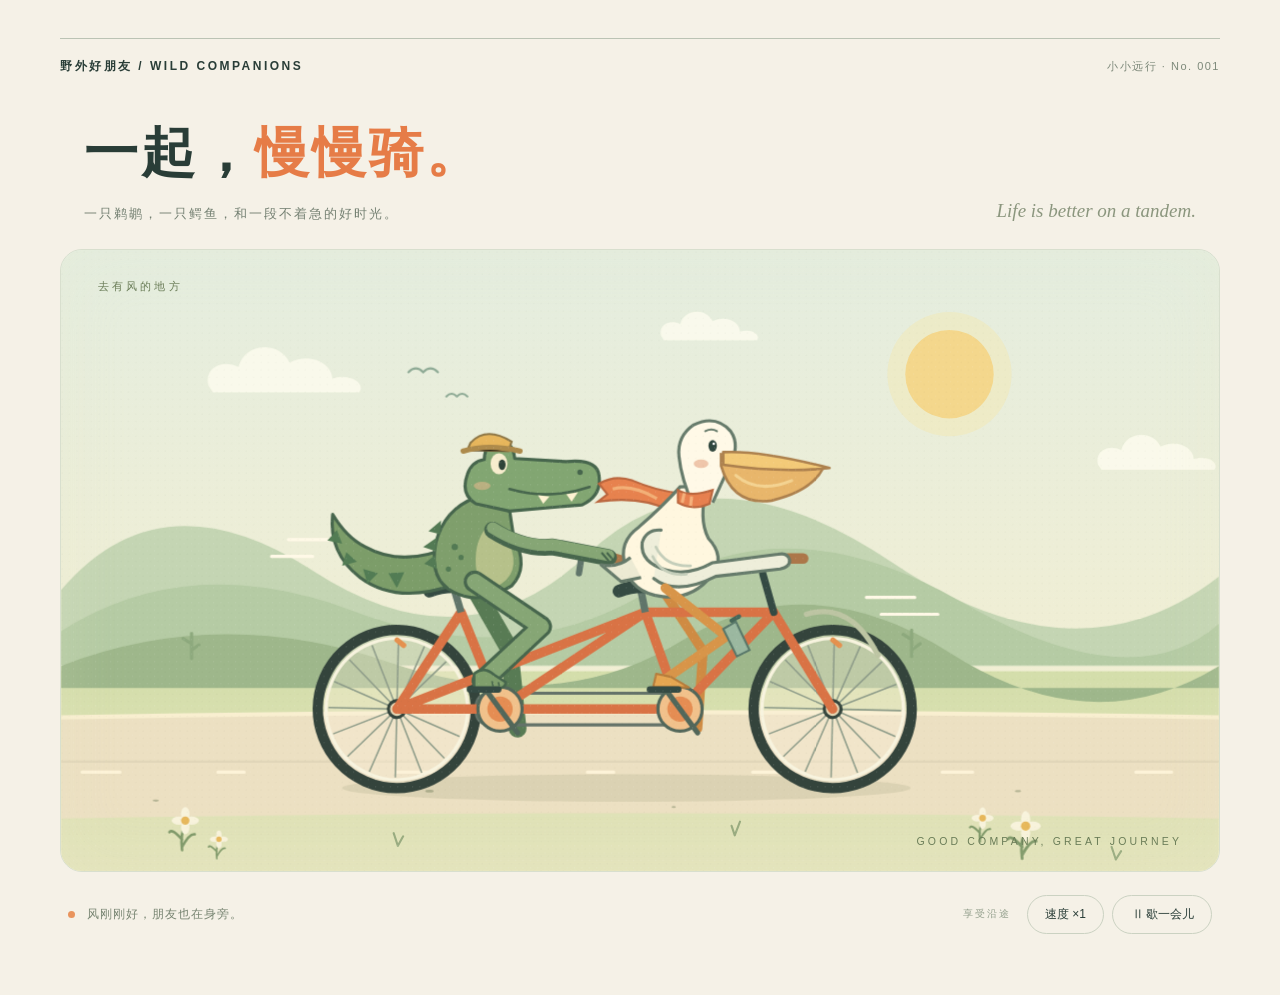
==== pelican-crocodile-ride.html @ 8b1b27db "Publish pelican and crocodile tandem ride page" ====
<!DOCTYPE html>
<html lang="zh-CN">
<head>
  <meta charset="UTF-8">
  <meta name="viewport" content="width=device-width, initial-scale=1.0">
  <meta name="theme-color" content="#f5f1e7">
  <title>一起，慢慢骑 · 鹈鹕与鳄鱼的双人骑行</title>
  <style>
    :root{--ink:#293d37;--paper:#f5f1e7;--orange:#e67c47}
    *{box-sizing:border-box}body{margin:0;background:var(--paper);color:var(--ink);font-family:"Microsoft YaHei","PingFang SC",sans-serif;min-height:100vh;display:grid;place-items:center;padding:38px 28px}
    main{width:min(1160px,100%)}header{display:flex;justify-content:space-between;align-items:center;border-top:1px solid #bbc3b4;padding-top:19px;margin-bottom:42px}.brand{font-size:12px;font-weight:700;letter-spacing:2.5px}.issue{font-size:11px;letter-spacing:1.5px;color:#7d897a}
    .intro{display:flex;justify-content:space-between;align-items:end;margin:0 24px 22px}h1{font-size:clamp(30px,4.7vw,54px);font-weight:600;letter-spacing:3px;margin:0 0 12px}h1 span{color:var(--orange)}.subtitle{margin:0;font-size:13px;letter-spacing:2px;color:#758173;line-height:1.9}.tag{font-family:Georgia,serif;font-style:italic;font-size:19px;color:#8b967e;padding-bottom:5px}
    .scene{overflow:hidden;position:relative;background:#e8efdf;border-radius:22px;border:1px solid #d8dfce}.scene svg{display:block;width:100%;height:auto}.scene::after{content:"";position:absolute;inset:0;pointer-events:none;box-shadow:inset 0 0 65px #e9e8cb30;border-radius:22px}
    footer{display:flex;align-items:center;justify-content:space-between;padding:23px 8px;gap:16px}.caption{display:flex;align-items:center;gap:12px;font-size:12px;letter-spacing:1px;color:#788572}.dot{width:7px;height:7px;background:#e9945d;border-radius:100%}.controls{display:flex;align-items:center;gap:8px}button{font:inherit;font-size:12px;color:var(--ink);border:1px solid #cbd2c2;border-radius:30px;background:transparent;cursor:pointer;padding:10px 17px;min-height:39px}button:hover{background:#e8eddf}button:focus-visible{outline:2px solid var(--orange);outline-offset:3px}.play-icon{display:inline-block;width:16px}.small-note{font-size:10px;letter-spacing:2px;color:#94a08d;margin:0 8px}
    .clouds{animation:cloud-drift 65s linear infinite}.far-hills{animation:land-drift 34s linear infinite}.near-hills{animation:land-drift 17s linear infinite}.road-marks{animation:land-drift 3.6s linear infinite}.flowers{animation:land-drift 7s linear infinite}.bike-bob{animation:bob 1.1s ease-in-out infinite}.scarf{transform-origin:578px 227px;animation:scarf-wave 1.3s ease-in-out infinite}.tail{transform-origin:350px 305px;animation:tail-wave 1.8s ease-in-out infinite}.wing{transform-origin:577px 278px;animation:wing-wave 1.1s ease-in-out infinite}.bird{animation:bird-drift 15s linear infinite}.wind{animation:wind-pulse 2s ease-in-out infinite}.blink{transform-box:fill-box;transform-origin:center;animation:blink 5.7s infinite}.blink.croc{animation-delay:1.8s}.petal{transform-box:fill-box;transform-origin:bottom;animation:flower-wave 2s ease-in-out infinite}.paused *{animation-play-state:paused!important}
    @keyframes land-drift{to{transform:translateX(-1100px)}}@keyframes cloud-drift{to{transform:translateX(-1100px)}}@keyframes bob{0%,100%{transform:translateY(0)}50%{transform:translateY(-2.5px)}}@keyframes scarf-wave{0%,100%{transform:rotate(-4deg)}50%{transform:rotate(5deg)}}@keyframes tail-wave{0%,100%{transform:rotate(-2deg)}50%{transform:rotate(3deg)}}@keyframes wing-wave{0%,100%{transform:rotate(-2deg)}50%{transform:rotate(2deg)}}@keyframes wind-pulse{0%,100%{opacity:.2}50%{opacity:.7}}@keyframes blink{0%,43%,47%,100%{transform:scaleY(1)}45%{transform:scaleY(.08)}}@keyframes flower-wave{0%,100%{transform:rotate(-4deg)}50%{transform:rotate(5deg)}}@keyframes bird-drift{0%{transform:translate(140px,5px)}100%{transform:translate(-220px,-18px)}}
    @media(max-width:650px){body{padding:24px 14px}header{margin-bottom:30px}.intro{margin:0 6px 20px}.tag{display:none}h1{letter-spacing:1px}.subtitle{font-size:11px;letter-spacing:1px}.scene{border-radius:15px}.scene svg{width:150%;max-width:none;margin-left:-25%}footer{padding:18px 2px;flex-wrap:wrap}.caption{font-size:10px}.small-note{display:none}.brand{font-size:10px}.issue{font-size:9px}button{padding:9px 13px}}
  </style>
</head>
<body>
<main>
  <header><div class="brand">野外好朋友 / WILD COMPANIONS</div><div class="issue">小小远行 · No. 001</div></header>
  <section class="intro"><div><h1>一起，<span>慢慢骑。</span></h1><p class="subtitle">一只鹈鹕，一只鳄鱼，和一段不着急的好时光。</p></div><div class="tag">Life is better on a tandem.</div></section>
  <div class="scene" id="scene">
  <svg viewBox="0 0 1100 590" xmlns="http://www.w3.org/2000/svg" role="img" aria-labelledby="sceneTitle sceneDesc">
    <title id="sceneTitle">鹈鹕和鳄鱼骑双人自行车</title><desc id="sceneDesc">戴着橙色围巾的鹈鹕在前方掌舵，绿色鳄鱼坐在后方，两位朋友一起踩动脚踏，穿过有花朵和山丘的乡间小路。</desc>
    <defs>
      <linearGradient id="sky" x2="0" y2="1"><stop stop-color="#e4eddf"/><stop offset="1" stop-color="#f7efce"/></linearGradient>
      <linearGradient id="ground" x2="0" y2="1"><stop stop-color="#d4deab"/><stop offset="1" stop-color="#e4e4bc"/></linearGradient>
      <pattern id="grain" width="7" height="7" patternUnits="userSpaceOnUse"><circle cx="1" cy="2" r=".6" fill="#44543c" opacity=".045"/><circle cx="5" cy="6" r=".5" fill="#fff" opacity=".18"/></pattern>
      <g id="cloud" fill="#fffdf0"><path d="M0 28C-4 12 13 5 26 12C31-9 61-11 70 8C88-1 107 9 107 22C124 17 136 27 130 34H4Z"/></g>
      <g id="hillsFar"><path d="M0 395V323Q95 211 240 305T500 289T790 297T1100 310V395Z" fill="#c4d5b3"/><path d="M0 394V362Q122 284 278 343T563 321T855 334T1100 355V394Z" fill="#b5cba4"/></g>
      <g id="hillsNear"><path d="M0 416V395Q150 337 310 391T590 371T845 383T1100 395V416Z" fill="#9eb78b"/><g fill="none" stroke="#8da97d" stroke-width="3" stroke-linecap="round"><path d="M124 388v-24m0 10-8-5m8 11 7-5M808 386v-25m0 9-8-5m8 15 8-6"/></g></g>
      <g id="roadPattern"><path d="M0 486h1100" stroke="#e1d6b9" stroke-width="2"/><g stroke="#fdf3d8" stroke-width="3" stroke-linecap="round"><path d="M20 496h36m93 0h25m144 0h42m140 0h25m132 0h38m142 0h29m155 0h34"/></g><g fill="#b6b595"><ellipse cx="90" cy="523" rx="3" ry="1"/><ellipse cx="350" cy="514" rx="4" ry="1.3"/><ellipse cx="582" cy="529" rx="2" ry="1"/><ellipse cx="909" cy="514" rx="3" ry="1"/></g></g>
      <g id="flower"><path d="M0 0q-2-14 3-26m-3 16q-10-11-12-7m12 14q7-13 12-12" fill="none" stroke="#7f9969" stroke-width="2.5" stroke-linecap="round"/><g class="petal" transform="translate(3 -28)"><g fill="#f8f3dc"><ellipse cy="-6" rx="4" ry="7"/><ellipse cy="6" rx="4" ry="7"/><ellipse cx="-6" rx="7" ry="4"/><ellipse cx="6" rx="7" ry="4"/></g><circle r="4" fill="#e7b85b"/></g></g>
      <g id="flowerStrip"><use href="#flower" transform="translate(115 570)"/><use href="#flower" transform="translate(148 578) scale(.65)"/><use href="#flower" transform="translate(873 562) scale(.8)"/><use href="#flower" transform="translate(913 578) scale(1.1)"/><g fill="none" stroke="#98ab7f" stroke-width="2" stroke-linecap="round"><path d="M320 566l-4-12m4 12 5-9M640 556l-3-9m3 9 5-13M1002 579l-4-12m4 12 5-8"/></g></g>
      <g id="wheel"><circle r="75" fill="#f8eed6" fill-opacity=".35" stroke="#34443c" stroke-width="10"/><circle r="67" fill="none" stroke="#f8f4df" stroke-width="3"/><g stroke="#8f9d8a" stroke-width="1.5"><path d="M-65 0H65M0-65V65M-46-46 46 46M-46 46 46-46M-60-25 60 25M-25-60 25 60M-60 25 60-25M-25 60 25-60"/></g><circle r="8" fill="#e7d8b5" stroke="#34443c" stroke-width="3"/><path d="M24-61l4 7" stroke="#e5914e" stroke-width="5" stroke-linecap="round"/></g>
    </defs>
    <path fill="url(#sky)" d="M0 0h1100v590H0z"/>
    <circle cx="844" cy="118" r="59" fill="#f7e5a2" opacity=".35"/><circle cx="844" cy="118" r="42" fill="#f4d78c"/>
    <g class="clouds" opacity=".75"><use href="#cloud" transform="translate(140 98) scale(1.1)"/><use href="#cloud" transform="translate(570 62) scale(.7)"/><use href="#cloud" transform="translate(985 180) scale(.85)"/><use href="#cloud" transform="translate(1240 98) scale(1.1)"/><use href="#cloud" transform="translate(1670 62) scale(.7)"/><use href="#cloud" transform="translate(2085 180) scale(.85)"/></g>
    <g class="bird" fill="none" stroke="#8eaa95" stroke-width="2" stroke-linecap="round"><path d="M330 116q7-7 14 0q7-7 14 0M366 139q5-5 10 0q5-5 10 0"/></g>
    <g class="far-hills"><use href="#hillsFar"/><use href="#hillsFar" x="1100"/></g>
    <path d="M0 400h1100v190H0z" fill="url(#ground)"/>
    <g class="near-hills"><use href="#hillsNear"/><use href="#hillsNear" x="1100"/></g>
    <path d="M0 443Q530 433 1100 443V540Q550 530 0 540Z" fill="#ece0c2"/>
    <path d="M0 444Q550 434 1100 444" fill="none" stroke="#f9efd0" stroke-width="4"/>
    <g class="road-marks"><use href="#roadPattern"/><use href="#roadPattern" x="1100"/></g>
    <ellipse cx="537" cy="511" rx="270" ry="13" fill="#606e47" opacity=".12"/>
    <g class="wind" fill="none" stroke="#fff9e7" stroke-width="3" stroke-linecap="round"><path d="M216 275h51m-67 16h39M765 330h46m-32 16h54"/></g>
    <g class="bike-bob">
      <!-- The far legs stay behind the frame. -->
      <path id="crocFarLeg" d="M395 321L430 369L395 412" fill="none" stroke="#587b54" stroke-width="17" stroke-linecap="round" stroke-linejoin="round"/>
      <path id="pelicanFarLeg" d="M572 321L610 367L579 412" fill="none" stroke="#cf8b43" stroke-width="9" stroke-linecap="round" stroke-linejoin="round"/>
      <g transform="translate(319 436)"><g id="rearWheel"><use href="#wheel"/></g></g><g transform="translate(733 436)"><g id="frontWheel"><use href="#wheel"/></g></g>
      <!-- A real tandem frame: two saddles, two cranks, linked chain. -->
      <path d="M409 421L588 421Q603 421 603 436Q603 451 588 451H409Q394 451 394 436Q394 421 409 421Z" fill="none" stroke="#647369" stroke-width="3"/>
      <g fill="none" stroke="#d97345" stroke-width="9" stroke-linecap="round" stroke-linejoin="round"><path d="M319 436L380 344L417 436H319L555 344L588 436H417L380 344M417 436L555 344H677L588 436M555 344L417 436M677 344L733 436"/></g>
      <path d="M677 344L667 309Q664 299 677 296L699 293" fill="none" stroke="#344a43" stroke-width="7" stroke-linecap="round"/><path d="M690 293h15" stroke="#ac7749" stroke-width="10" stroke-linecap="round"/>
      <path d="M380 344L374 324M555 344L551 324" stroke="#60756a" stroke-width="7"/><path d="M350 324q20-8 45-1M530 324q20-8 43-1" fill="none" stroke="#354b43" stroke-width="12" stroke-linecap="round"/>
      <path d="M492 307L494 294Q494 287 505 288L529 293" fill="none" stroke="#60756a" stroke-width="6" stroke-linecap="round"/><path d="M520 291l14 4" stroke="#ac7749" stroke-width="9" stroke-linecap="round"/>
      <circle cx="417" cy="436" r="21" fill="#f1c18b" stroke="#52675a" stroke-width="3"/><circle cx="588" cy="436" r="21" fill="#f1c18b" stroke="#52675a" stroke-width="3"/><circle cx="417" cy="436" r="12" fill="#e58d53"/><circle cx="588" cy="436" r="12" fill="#e58d53"/>
      <path id="rearCrank" d="M389 436h56" stroke="#52675a" stroke-width="5" stroke-linecap="round"/><path id="frontCrank" d="M560 436h56" stroke="#52675a" stroke-width="5" stroke-linecap="round"/>
      <!-- Crocodile, the cheerful rear rider. -->
      <g class="tail"><path d="M371 281Q325 302 289 282Q271 273 258 251Q254 288 284 311Q319 337 373 318Z" fill="#7c9d69" stroke="#47664d" stroke-width="3" stroke-linejoin="round"/><path d="M267 279l-14-3 9-10M281 296l-14 4 4-13M301 307l-10 10-4-14M326 306l-7 15-8-14" fill="#527c54"/></g>
      <path d="M394 235Q364 246 356 278Q349 313 373 325Q398 338 428 319Q445 301 430 273L425 240Z" fill="#7f9f6c" stroke="#47664d" stroke-width="3"/>
      <path d="M408 259Q392 274 394 300Q396 320 413 320Q438 308 426 279Z" fill="#b6c18a"/>
      <g fill="#537a54"><path d="M360 270l-11-3 12-10M356 286l-12-4 13-9M357 303l-12-5 10-8"/><circle cx="374" cy="282" r="3"/><circle cx="380" cy="292" r="2.5"/><circle cx="368" cy="303" r="2.5"/></g>
      <path d="M394 241Q379 232 386 213Q390 201 402 199Q403 181 416 181Q429 181 431 198L480 201Q509 198 511 214Q514 233 495 242L426 248Z" fill="#82a672" stroke="#47664d" stroke-width="3" stroke-linejoin="round"/>
      <path d="M426 227Q464 238 502 225" fill="none" stroke="#47664d" stroke-width="2.5" stroke-linecap="round"/><path d="M453 233l5 8 6-7m16-2 5 7 6-9" fill="#fff3d3"/>
      <g class="blink croc"><ellipse cx="416" cy="203" rx="8" ry="10" fill="#f7edce"/><ellipse cx="419" cy="204" rx="3.3" ry="5" fill="#2f4439"/></g><circle cx="493" cy="211" r="2.6" fill="#47664d"/><ellipse cx="400" cy="224" rx="8" ry="4" fill="#d2b588" opacity=".7"/>
      <path d="M410 266Q440 285 467 282L520 292" fill="none" stroke="#47664d" stroke-width="16" stroke-linecap="round"/><path d="M410 264Q440 283 467 280L520 290" fill="none" stroke="#86a675" stroke-width="11" stroke-linecap="round"/><path d="M514 288l6 7m-1-7 6 7" stroke="#47664d" stroke-width="2" stroke-linecap="round"/>
      <path d="M389 183q15-16 39-1l-3 9-39-1Z" fill="#e7b65c" stroke="#8e7747" stroke-width="2"/><path d="M382 191q24-7 54 0" stroke="#ad8a4b" stroke-width="5" stroke-linecap="round"/>
      <!-- Pelican, with a long beak and a generous throat pouch. -->
      <g class="scarf"><path d="M587 231Q564 228 543 219Q526 213 511 222L519 232L510 239Q551 233 580 248Z" fill="#e7824e" stroke="#bb673f" stroke-width="2"/><path d="M566 236q-24-14-42-9" fill="none" stroke="#f3b077" stroke-width="3"/></g>
      <path d="M588 225Q571 244 549 263Q529 277 536 300Q541 325 570 329Q600 333 619 308Q631 291 615 274Q605 255 614 224Z" fill="#fff7df" stroke="#667b6b" stroke-width="3"/>
      <path d="M541 292Q529 302 513 299L532 315L551 311" fill="#ecead3" stroke="#667b6b" stroke-width="3" stroke-linejoin="round"/>
      <path d="M601 244Q589 217 587 196Q585 177 601 166Q622 156 636 172Q646 186 634 207L619 240" fill="#fff9e7" stroke="#667b6b" stroke-width="3"/>
      <path d="M627 194L724 207Q713 229 675 238Q638 243 627 205Z" fill="#e8b66b" stroke="#ad814e" stroke-width="2.5"/><path d="M629 192Q664 190 730 207Q685 212 629 204Z" fill="#f3ca78" stroke="#ad814e" stroke-width="2.5" stroke-linejoin="round"/><path d="M641 214q21 18 53 5" fill="none" stroke="#f4d391" stroke-width="3" stroke-linecap="round"/>
      <g class="blink"><ellipse cx="619" cy="186" rx="4" ry="5.5" fill="#30473e"/><circle cx="620" cy="184" r="1.2" fill="#fff"/></g><path d="M612 172q6-3 11 0" fill="none" stroke="#667b6b" stroke-width="2" stroke-linecap="round"/><ellipse cx="608" cy="203" rx="7" ry="4" fill="#efc6aa"/>
      <path d="M586 228Q598 235 619 228L616 241Q600 248 586 240Z" fill="#e7804f" stroke="#bb673f" stroke-width="2"/><path d="M592 231l-2 9m9-6-1 9" stroke="#f5b17c" stroke-width="3"/>
      <g class="wing"><path d="M570 266Q556 265 552 278Q550 297 575 304Q596 310 619 297L681 289Q690 287 692 294Q693 301 683 303L622 310Q584 329 563 312" fill="#eeeeda" stroke="#667b6b" stroke-width="3" stroke-linecap="round"/><path d="M565 282q9 19 33 18m-36-9q9 19 32 17" fill="none" stroke="#c4ceba" stroke-width="2.5" stroke-linecap="round"/></g>
      <!-- Near legs and feet are updated with a two-segment pedalling motion. -->
      <path id="crocLegOutline" fill="none" stroke="#47664d" stroke-width="21" stroke-linecap="round" stroke-linejoin="round"/>
      <path id="crocLeg" fill="none" stroke="#86a675" stroke-width="15" stroke-linecap="round" stroke-linejoin="round"/>
      <path id="pelicanLeg" fill="none" stroke="#d89549" stroke-width="9" stroke-linecap="round" stroke-linejoin="round"/>
      <g id="crocFoot"><path d="M-8-5Q1-13 11-4L22 3Q22 9 13 9H-8Z" fill="#7f9f6c" stroke="#47664d" stroke-width="2.5"/><path d="M9 2l1 5m5-4 1 4" stroke="#47664d" stroke-width="1.5"/></g>
      <g id="pelicanFoot"><path d="M-6-5L8-2L25 8L-9 8Z" fill="#e5a651" stroke="#b67d3c" stroke-width="2" stroke-linejoin="round"/></g>
      <path id="rearPedal" stroke="#344a43" stroke-width="6" stroke-linecap="round"/><path id="frontPedal" stroke="#344a43" stroke-width="6" stroke-linecap="round"/>
      <path d="M641 353l13 27-12 6-13-26Z" fill="#9bb8a0" stroke="#59786a" stroke-width="2"/><path d="M637 352l7-4" stroke="#47675a" stroke-width="4" stroke-linecap="round"/>
      <path d="M708 346q42-13 68 39" fill="none" stroke="#bdc5a3" stroke-width="5" stroke-linecap="round"/>
    </g>
    <g class="flowers"><use href="#flowerStrip"/><use href="#flowerStrip" x="1100"/></g>
    <path fill="url(#grain)" d="M0 0h1100v590H0z" pointer-events="none"/>
    <g fill="#667954" font-family="sans-serif" font-size="10" letter-spacing="3"><text x="35" y="38">去有风的地方</text><text x="1065" y="565" text-anchor="end">GOOD COMPANY, GREAT JOURNEY</text></g>
  </svg>
  </div>
  <footer><div class="caption"><span class="dot"></span><span>风刚刚好，朋友也在身旁。</span></div><div class="controls"><span class="small-note">享受沿途</span><button id="speed" type="button" aria-label="切换骑行速度">速度 ×1</button><button id="toggle" type="button" aria-label="暂停动画"><span class="play-icon">Ⅱ</span><span id="toggleText">歇一会儿</span></button></div></footer>
</main>
<script>
  (() => {
    'use strict';
    const byId = id => document.getElementById(id);
    const scene = byId('scene');
    const reducedMotion = window.matchMedia('(prefers-reduced-motion: reduce)').matches;
    let paused = reducedMotion, speed = 1, phase = .45, lastTime = null;
    const ids = ['rearWheel','frontWheel','rearCrank','frontCrank','crocFarLeg','pelicanFarLeg','crocLegOutline','crocLeg','pelicanLeg','crocFoot','pelicanFoot','rearPedal','frontPedal'];
    const el = Object.fromEntries(ids.map(id => [id, byId(id)]));
    // Forward knee bend keeps the riders seated while each foot follows its crank.
    function legPath(hipX, hipY, footX, footY, upper, lower) {
      const dx = footX - hipX, dy = footY - hipY;
      const distance = Math.max(.001, Math.hypot(dx, dy));
      const along = (upper * upper - lower * lower + distance * distance) / (2 * distance);
      const bend = Math.sqrt(Math.max(0, upper * upper - along * along));
      const kneeX = hipX + dx / distance * along + dy / distance * bend;
      const kneeY = hipY + dy / distance * along - dx / distance * bend;
      return `M${hipX} ${hipY}L${kneeX} ${kneeY}L${footX} ${footY}`;
    }
    function rider(angle, cx, hipX, hipY, upper, lower, nearId, farId, footId, pedalId, crankId, outlineId) {
      const dx = Math.cos(angle) * 28, dy = Math.sin(angle) * 28;
      const x = cx + dx, y = 436 + dy;
      const path = legPath(hipX, hipY, x, y - 4, upper, lower);
      el[nearId].setAttribute('d', path);
      if (outlineId) el[outlineId].setAttribute('d', path);
      el[farId].setAttribute('d', legPath(hipX - 5, hipY - 2, cx - dx, 432 - dy, upper, lower));
      el[footId].setAttribute('transform', `translate(${x} ${y - 6})`);
      el[pedalId].setAttribute('d', `M${x-12} ${y+4}h27`);
      el[crankId].setAttribute('d', `M${cx-dx} ${436-dy}L${x} ${y}`);
    }
    function draw() {
      const degrees = phase * 180 / Math.PI;
      el.rearWheel.setAttribute('transform', `rotate(${degrees * 1.45})`);
      el.frontWheel.setAttribute('transform', `rotate(${degrees * 1.45})`);
      rider(phase,417,393,315,76,76,'crocLeg','crocFarLeg','crocFoot','rearPedal','rearCrank','crocLegOutline');
      rider(phase,588,574,321,74,74,'pelicanLeg','pelicanFarLeg','pelicanFoot','frontPedal','frontCrank');
    }
    function setPaused(value) {
      paused = value;
      scene.classList.toggle('paused', paused);
      scene.getAnimations({subtree:true}).forEach(animation => paused ? animation.pause() : animation.play());
      byId('toggleText').textContent = paused ? '继续出发' : '歇一会儿';
      byId('toggle').querySelector('.play-icon').textContent = paused ? '▶' : 'Ⅱ';
      byId('toggle').setAttribute('aria-label', paused ? '播放动画' : '暂停动画');
    }
    byId('toggle').addEventListener('click', () => setPaused(!paused));
    byId('speed').addEventListener('click', () => {
      speed = speed === 1 ? 1.5 : speed === 1.5 ? .65 : 1;
      byId('speed').textContent = `速度 ×${speed}`;
      scene.getAnimations({subtree:true}).forEach(animation => animation.updatePlaybackRate(speed));
    });
    function tick(time) {
      if (lastTime !== null && !paused) phase = (phase + Math.min((time - lastTime) / 1000, .05) * 3.2 * speed) % (Math.PI * 400);
      lastTime = time;
      if (!paused) draw();
      requestAnimationFrame(tick);
    }
    draw();
    setPaused(paused);
    document.addEventListener('visibilitychange', () => { lastTime = null; });
    requestAnimationFrame(tick);
  })();
</script>
</body>
</html>
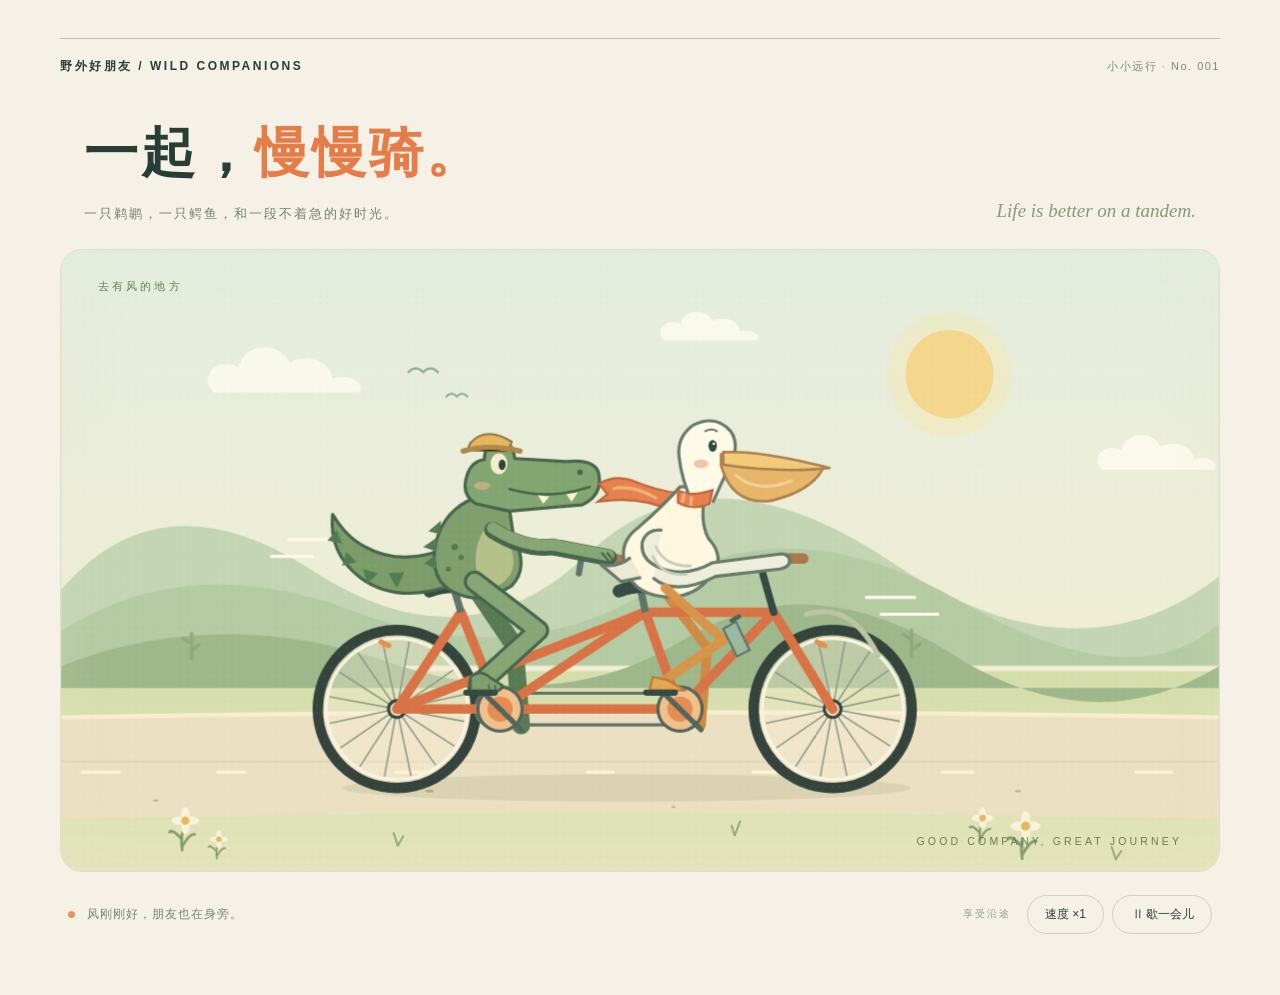
==== commit f1ef801e: "Update Naiwa website from supplied archive" ====
--- a/pelican-crocodile-ride.html
+++ b/pelican-crocodile-ride.html
@@ -1,164 +1,164 @@
-<!DOCTYPE html>
-<html lang="zh-CN">
-<head>
-  <meta charset="UTF-8">
-  <meta name="viewport" content="width=device-width, initial-scale=1.0">
-  <meta name="theme-color" content="#f5f1e7">
-  <title>一起，慢慢骑 · 鹈鹕与鳄鱼的双人骑行</title>
-  <style>
-    :root{--ink:#293d37;--paper:#f5f1e7;--orange:#e67c47}
-    *{box-sizing:border-box}body{margin:0;background:var(--paper);color:var(--ink);font-family:"Microsoft YaHei","PingFang SC",sans-serif;min-height:100vh;display:grid;place-items:center;padding:38px 28px}
-    main{width:min(1160px,100%)}header{display:flex;justify-content:space-between;align-items:center;border-top:1px solid #bbc3b4;padding-top:19px;margin-bottom:42px}.brand{font-size:12px;font-weight:700;letter-spacing:2.5px}.issue{font-size:11px;letter-spacing:1.5px;color:#7d897a}
-    .intro{display:flex;justify-content:space-between;align-items:end;margin:0 24px 22px}h1{font-size:clamp(30px,4.7vw,54px);font-weight:600;letter-spacing:3px;margin:0 0 12px}h1 span{color:var(--orange)}.subtitle{margin:0;font-size:13px;letter-spacing:2px;color:#758173;line-height:1.9}.tag{font-family:Georgia,serif;font-style:italic;font-size:19px;color:#8b967e;padding-bottom:5px}
-    .scene{overflow:hidden;position:relative;background:#e8efdf;border-radius:22px;border:1px solid #d8dfce}.scene svg{display:block;width:100%;height:auto}.scene::after{content:"";position:absolute;inset:0;pointer-events:none;box-shadow:inset 0 0 65px #e9e8cb30;border-radius:22px}
-    footer{display:flex;align-items:center;justify-content:space-between;padding:23px 8px;gap:16px}.caption{display:flex;align-items:center;gap:12px;font-size:12px;letter-spacing:1px;color:#788572}.dot{width:7px;height:7px;background:#e9945d;border-radius:100%}.controls{display:flex;align-items:center;gap:8px}button{font:inherit;font-size:12px;color:var(--ink);border:1px solid #cbd2c2;border-radius:30px;background:transparent;cursor:pointer;padding:10px 17px;min-height:39px}button:hover{background:#e8eddf}button:focus-visible{outline:2px solid var(--orange);outline-offset:3px}.play-icon{display:inline-block;width:16px}.small-note{font-size:10px;letter-spacing:2px;color:#94a08d;margin:0 8px}
-    .clouds{animation:cloud-drift 65s linear infinite}.far-hills{animation:land-drift 34s linear infinite}.near-hills{animation:land-drift 17s linear infinite}.road-marks{animation:land-drift 3.6s linear infinite}.flowers{animation:land-drift 7s linear infinite}.bike-bob{animation:bob 1.1s ease-in-out infinite}.scarf{transform-origin:578px 227px;animation:scarf-wave 1.3s ease-in-out infinite}.tail{transform-origin:350px 305px;animation:tail-wave 1.8s ease-in-out infinite}.wing{transform-origin:577px 278px;animation:wing-wave 1.1s ease-in-out infinite}.bird{animation:bird-drift 15s linear infinite}.wind{animation:wind-pulse 2s ease-in-out infinite}.blink{transform-box:fill-box;transform-origin:center;animation:blink 5.7s infinite}.blink.croc{animation-delay:1.8s}.petal{transform-box:fill-box;transform-origin:bottom;animation:flower-wave 2s ease-in-out infinite}.paused *{animation-play-state:paused!important}
-    @keyframes land-drift{to{transform:translateX(-1100px)}}@keyframes cloud-drift{to{transform:translateX(-1100px)}}@keyframes bob{0%,100%{transform:translateY(0)}50%{transform:translateY(-2.5px)}}@keyframes scarf-wave{0%,100%{transform:rotate(-4deg)}50%{transform:rotate(5deg)}}@keyframes tail-wave{0%,100%{transform:rotate(-2deg)}50%{transform:rotate(3deg)}}@keyframes wing-wave{0%,100%{transform:rotate(-2deg)}50%{transform:rotate(2deg)}}@keyframes wind-pulse{0%,100%{opacity:.2}50%{opacity:.7}}@keyframes blink{0%,43%,47%,100%{transform:scaleY(1)}45%{transform:scaleY(.08)}}@keyframes flower-wave{0%,100%{transform:rotate(-4deg)}50%{transform:rotate(5deg)}}@keyframes bird-drift{0%{transform:translate(140px,5px)}100%{transform:translate(-220px,-18px)}}
-    @media(max-width:650px){body{padding:24px 14px}header{margin-bottom:30px}.intro{margin:0 6px 20px}.tag{display:none}h1{letter-spacing:1px}.subtitle{font-size:11px;letter-spacing:1px}.scene{border-radius:15px}.scene svg{width:150%;max-width:none;margin-left:-25%}footer{padding:18px 2px;flex-wrap:wrap}.caption{font-size:10px}.small-note{display:none}.brand{font-size:10px}.issue{font-size:9px}button{padding:9px 13px}}
-  </style>
-</head>
-<body>
-<main>
-  <header><div class="brand">野外好朋友 / WILD COMPANIONS</div><div class="issue">小小远行 · No. 001</div></header>
-  <section class="intro"><div><h1>一起，<span>慢慢骑。</span></h1><p class="subtitle">一只鹈鹕，一只鳄鱼，和一段不着急的好时光。</p></div><div class="tag">Life is better on a tandem.</div></section>
-  <div class="scene" id="scene">
-  <svg viewBox="0 0 1100 590" xmlns="http://www.w3.org/2000/svg" role="img" aria-labelledby="sceneTitle sceneDesc">
-    <title id="sceneTitle">鹈鹕和鳄鱼骑双人自行车</title><desc id="sceneDesc">戴着橙色围巾的鹈鹕在前方掌舵，绿色鳄鱼坐在后方，两位朋友一起踩动脚踏，穿过有花朵和山丘的乡间小路。</desc>
-    <defs>
-      <linearGradient id="sky" x2="0" y2="1"><stop stop-color="#e4eddf"/><stop offset="1" stop-color="#f7efce"/></linearGradient>
-      <linearGradient id="ground" x2="0" y2="1"><stop stop-color="#d4deab"/><stop offset="1" stop-color="#e4e4bc"/></linearGradient>
-      <pattern id="grain" width="7" height="7" patternUnits="userSpaceOnUse"><circle cx="1" cy="2" r=".6" fill="#44543c" opacity=".045"/><circle cx="5" cy="6" r=".5" fill="#fff" opacity=".18"/></pattern>
-      <g id="cloud" fill="#fffdf0"><path d="M0 28C-4 12 13 5 26 12C31-9 61-11 70 8C88-1 107 9 107 22C124 17 136 27 130 34H4Z"/></g>
-      <g id="hillsFar"><path d="M0 395V323Q95 211 240 305T500 289T790 297T1100 310V395Z" fill="#c4d5b3"/><path d="M0 394V362Q122 284 278 343T563 321T855 334T1100 355V394Z" fill="#b5cba4"/></g>
-      <g id="hillsNear"><path d="M0 416V395Q150 337 310 391T590 371T845 383T1100 395V416Z" fill="#9eb78b"/><g fill="none" stroke="#8da97d" stroke-width="3" stroke-linecap="round"><path d="M124 388v-24m0 10-8-5m8 11 7-5M808 386v-25m0 9-8-5m8 15 8-6"/></g></g>
-      <g id="roadPattern"><path d="M0 486h1100" stroke="#e1d6b9" stroke-width="2"/><g stroke="#fdf3d8" stroke-width="3" stroke-linecap="round"><path d="M20 496h36m93 0h25m144 0h42m140 0h25m132 0h38m142 0h29m155 0h34"/></g><g fill="#b6b595"><ellipse cx="90" cy="523" rx="3" ry="1"/><ellipse cx="350" cy="514" rx="4" ry="1.3"/><ellipse cx="582" cy="529" rx="2" ry="1"/><ellipse cx="909" cy="514" rx="3" ry="1"/></g></g>
-      <g id="flower"><path d="M0 0q-2-14 3-26m-3 16q-10-11-12-7m12 14q7-13 12-12" fill="none" stroke="#7f9969" stroke-width="2.5" stroke-linecap="round"/><g class="petal" transform="translate(3 -28)"><g fill="#f8f3dc"><ellipse cy="-6" rx="4" ry="7"/><ellipse cy="6" rx="4" ry="7"/><ellipse cx="-6" rx="7" ry="4"/><ellipse cx="6" rx="7" ry="4"/></g><circle r="4" fill="#e7b85b"/></g></g>
-      <g id="flowerStrip"><use href="#flower" transform="translate(115 570)"/><use href="#flower" transform="translate(148 578) scale(.65)"/><use href="#flower" transform="translate(873 562) scale(.8)"/><use href="#flower" transform="translate(913 578) scale(1.1)"/><g fill="none" stroke="#98ab7f" stroke-width="2" stroke-linecap="round"><path d="M320 566l-4-12m4 12 5-9M640 556l-3-9m3 9 5-13M1002 579l-4-12m4 12 5-8"/></g></g>
-      <g id="wheel"><circle r="75" fill="#f8eed6" fill-opacity=".35" stroke="#34443c" stroke-width="10"/><circle r="67" fill="none" stroke="#f8f4df" stroke-width="3"/><g stroke="#8f9d8a" stroke-width="1.5"><path d="M-65 0H65M0-65V65M-46-46 46 46M-46 46 46-46M-60-25 60 25M-25-60 25 60M-60 25 60-25M-25 60 25-60"/></g><circle r="8" fill="#e7d8b5" stroke="#34443c" stroke-width="3"/><path d="M24-61l4 7" stroke="#e5914e" stroke-width="5" stroke-linecap="round"/></g>
-    </defs>
-    <path fill="url(#sky)" d="M0 0h1100v590H0z"/>
-    <circle cx="844" cy="118" r="59" fill="#f7e5a2" opacity=".35"/><circle cx="844" cy="118" r="42" fill="#f4d78c"/>
-    <g class="clouds" opacity=".75"><use href="#cloud" transform="translate(140 98) scale(1.1)"/><use href="#cloud" transform="translate(570 62) scale(.7)"/><use href="#cloud" transform="translate(985 180) scale(.85)"/><use href="#cloud" transform="translate(1240 98) scale(1.1)"/><use href="#cloud" transform="translate(1670 62) scale(.7)"/><use href="#cloud" transform="translate(2085 180) scale(.85)"/></g>
-    <g class="bird" fill="none" stroke="#8eaa95" stroke-width="2" stroke-linecap="round"><path d="M330 116q7-7 14 0q7-7 14 0M366 139q5-5 10 0q5-5 10 0"/></g>
-    <g class="far-hills"><use href="#hillsFar"/><use href="#hillsFar" x="1100"/></g>
-    <path d="M0 400h1100v190H0z" fill="url(#ground)"/>
-    <g class="near-hills"><use href="#hillsNear"/><use href="#hillsNear" x="1100"/></g>
-    <path d="M0 443Q530 433 1100 443V540Q550 530 0 540Z" fill="#ece0c2"/>
-    <path d="M0 444Q550 434 1100 444" fill="none" stroke="#f9efd0" stroke-width="4"/>
-    <g class="road-marks"><use href="#roadPattern"/><use href="#roadPattern" x="1100"/></g>
-    <ellipse cx="537" cy="511" rx="270" ry="13" fill="#606e47" opacity=".12"/>
-    <g class="wind" fill="none" stroke="#fff9e7" stroke-width="3" stroke-linecap="round"><path d="M216 275h51m-67 16h39M765 330h46m-32 16h54"/></g>
-    <g class="bike-bob">
-      <!-- The far legs stay behind the frame. -->
-      <path id="crocFarLeg" d="M395 321L430 369L395 412" fill="none" stroke="#587b54" stroke-width="17" stroke-linecap="round" stroke-linejoin="round"/>
-      <path id="pelicanFarLeg" d="M572 321L610 367L579 412" fill="none" stroke="#cf8b43" stroke-width="9" stroke-linecap="round" stroke-linejoin="round"/>
-      <g transform="translate(319 436)"><g id="rearWheel"><use href="#wheel"/></g></g><g transform="translate(733 436)"><g id="frontWheel"><use href="#wheel"/></g></g>
-      <!-- A real tandem frame: two saddles, two cranks, linked chain. -->
-      <path d="M409 421L588 421Q603 421 603 436Q603 451 588 451H409Q394 451 394 436Q394 421 409 421Z" fill="none" stroke="#647369" stroke-width="3"/>
-      <g fill="none" stroke="#d97345" stroke-width="9" stroke-linecap="round" stroke-linejoin="round"><path d="M319 436L380 344L417 436H319L555 344L588 436H417L380 344M417 436L555 344H677L588 436M555 344L417 436M677 344L733 436"/></g>
-      <path d="M677 344L667 309Q664 299 677 296L699 293" fill="none" stroke="#344a43" stroke-width="7" stroke-linecap="round"/><path d="M690 293h15" stroke="#ac7749" stroke-width="10" stroke-linecap="round"/>
-      <path d="M380 344L374 324M555 344L551 324" stroke="#60756a" stroke-width="7"/><path d="M350 324q20-8 45-1M530 324q20-8 43-1" fill="none" stroke="#354b43" stroke-width="12" stroke-linecap="round"/>
-      <path d="M492 307L494 294Q494 287 505 288L529 293" fill="none" stroke="#60756a" stroke-width="6" stroke-linecap="round"/><path d="M520 291l14 4" stroke="#ac7749" stroke-width="9" stroke-linecap="round"/>
-      <circle cx="417" cy="436" r="21" fill="#f1c18b" stroke="#52675a" stroke-width="3"/><circle cx="588" cy="436" r="21" fill="#f1c18b" stroke="#52675a" stroke-width="3"/><circle cx="417" cy="436" r="12" fill="#e58d53"/><circle cx="588" cy="436" r="12" fill="#e58d53"/>
-      <path id="rearCrank" d="M389 436h56" stroke="#52675a" stroke-width="5" stroke-linecap="round"/><path id="frontCrank" d="M560 436h56" stroke="#52675a" stroke-width="5" stroke-linecap="round"/>
-      <!-- Crocodile, the cheerful rear rider. -->
-      <g class="tail"><path d="M371 281Q325 302 289 282Q271 273 258 251Q254 288 284 311Q319 337 373 318Z" fill="#7c9d69" stroke="#47664d" stroke-width="3" stroke-linejoin="round"/><path d="M267 279l-14-3 9-10M281 296l-14 4 4-13M301 307l-10 10-4-14M326 306l-7 15-8-14" fill="#527c54"/></g>
-      <path d="M394 235Q364 246 356 278Q349 313 373 325Q398 338 428 319Q445 301 430 273L425 240Z" fill="#7f9f6c" stroke="#47664d" stroke-width="3"/>
-      <path d="M408 259Q392 274 394 300Q396 320 413 320Q438 308 426 279Z" fill="#b6c18a"/>
-      <g fill="#537a54"><path d="M360 270l-11-3 12-10M356 286l-12-4 13-9M357 303l-12-5 10-8"/><circle cx="374" cy="282" r="3"/><circle cx="380" cy="292" r="2.5"/><circle cx="368" cy="303" r="2.5"/></g>
-      <path d="M394 241Q379 232 386 213Q390 201 402 199Q403 181 416 181Q429 181 431 198L480 201Q509 198 511 214Q514 233 495 242L426 248Z" fill="#82a672" stroke="#47664d" stroke-width="3" stroke-linejoin="round"/>
-      <path d="M426 227Q464 238 502 225" fill="none" stroke="#47664d" stroke-width="2.5" stroke-linecap="round"/><path d="M453 233l5 8 6-7m16-2 5 7 6-9" fill="#fff3d3"/>
-      <g class="blink croc"><ellipse cx="416" cy="203" rx="8" ry="10" fill="#f7edce"/><ellipse cx="419" cy="204" rx="3.3" ry="5" fill="#2f4439"/></g><circle cx="493" cy="211" r="2.6" fill="#47664d"/><ellipse cx="400" cy="224" rx="8" ry="4" fill="#d2b588" opacity=".7"/>
-      <path d="M410 266Q440 285 467 282L520 292" fill="none" stroke="#47664d" stroke-width="16" stroke-linecap="round"/><path d="M410 264Q440 283 467 280L520 290" fill="none" stroke="#86a675" stroke-width="11" stroke-linecap="round"/><path d="M514 288l6 7m-1-7 6 7" stroke="#47664d" stroke-width="2" stroke-linecap="round"/>
-      <path d="M389 183q15-16 39-1l-3 9-39-1Z" fill="#e7b65c" stroke="#8e7747" stroke-width="2"/><path d="M382 191q24-7 54 0" stroke="#ad8a4b" stroke-width="5" stroke-linecap="round"/>
-      <!-- Pelican, with a long beak and a generous throat pouch. -->
-      <g class="scarf"><path d="M587 231Q564 228 543 219Q526 213 511 222L519 232L510 239Q551 233 580 248Z" fill="#e7824e" stroke="#bb673f" stroke-width="2"/><path d="M566 236q-24-14-42-9" fill="none" stroke="#f3b077" stroke-width="3"/></g>
-      <path d="M588 225Q571 244 549 263Q529 277 536 300Q541 325 570 329Q600 333 619 308Q631 291 615 274Q605 255 614 224Z" fill="#fff7df" stroke="#667b6b" stroke-width="3"/>
-      <path d="M541 292Q529 302 513 299L532 315L551 311" fill="#ecead3" stroke="#667b6b" stroke-width="3" stroke-linejoin="round"/>
-      <path d="M601 244Q589 217 587 196Q585 177 601 166Q622 156 636 172Q646 186 634 207L619 240" fill="#fff9e7" stroke="#667b6b" stroke-width="3"/>
-      <path d="M627 194L724 207Q713 229 675 238Q638 243 627 205Z" fill="#e8b66b" stroke="#ad814e" stroke-width="2.5"/><path d="M629 192Q664 190 730 207Q685 212 629 204Z" fill="#f3ca78" stroke="#ad814e" stroke-width="2.5" stroke-linejoin="round"/><path d="M641 214q21 18 53 5" fill="none" stroke="#f4d391" stroke-width="3" stroke-linecap="round"/>
-      <g class="blink"><ellipse cx="619" cy="186" rx="4" ry="5.5" fill="#30473e"/><circle cx="620" cy="184" r="1.2" fill="#fff"/></g><path d="M612 172q6-3 11 0" fill="none" stroke="#667b6b" stroke-width="2" stroke-linecap="round"/><ellipse cx="608" cy="203" rx="7" ry="4" fill="#efc6aa"/>
-      <path d="M586 228Q598 235 619 228L616 241Q600 248 586 240Z" fill="#e7804f" stroke="#bb673f" stroke-width="2"/><path d="M592 231l-2 9m9-6-1 9" stroke="#f5b17c" stroke-width="3"/>
-      <g class="wing"><path d="M570 266Q556 265 552 278Q550 297 575 304Q596 310 619 297L681 289Q690 287 692 294Q693 301 683 303L622 310Q584 329 563 312" fill="#eeeeda" stroke="#667b6b" stroke-width="3" stroke-linecap="round"/><path d="M565 282q9 19 33 18m-36-9q9 19 32 17" fill="none" stroke="#c4ceba" stroke-width="2.5" stroke-linecap="round"/></g>
-      <!-- Near legs and feet are updated with a two-segment pedalling motion. -->
-      <path id="crocLegOutline" fill="none" stroke="#47664d" stroke-width="21" stroke-linecap="round" stroke-linejoin="round"/>
-      <path id="crocLeg" fill="none" stroke="#86a675" stroke-width="15" stroke-linecap="round" stroke-linejoin="round"/>
-      <path id="pelicanLeg" fill="none" stroke="#d89549" stroke-width="9" stroke-linecap="round" stroke-linejoin="round"/>
-      <g id="crocFoot"><path d="M-8-5Q1-13 11-4L22 3Q22 9 13 9H-8Z" fill="#7f9f6c" stroke="#47664d" stroke-width="2.5"/><path d="M9 2l1 5m5-4 1 4" stroke="#47664d" stroke-width="1.5"/></g>
-      <g id="pelicanFoot"><path d="M-6-5L8-2L25 8L-9 8Z" fill="#e5a651" stroke="#b67d3c" stroke-width="2" stroke-linejoin="round"/></g>
-      <path id="rearPedal" stroke="#344a43" stroke-width="6" stroke-linecap="round"/><path id="frontPedal" stroke="#344a43" stroke-width="6" stroke-linecap="round"/>
-      <path d="M641 353l13 27-12 6-13-26Z" fill="#9bb8a0" stroke="#59786a" stroke-width="2"/><path d="M637 352l7-4" stroke="#47675a" stroke-width="4" stroke-linecap="round"/>
-      <path d="M708 346q42-13 68 39" fill="none" stroke="#bdc5a3" stroke-width="5" stroke-linecap="round"/>
-    </g>
-    <g class="flowers"><use href="#flowerStrip"/><use href="#flowerStrip" x="1100"/></g>
-    <path fill="url(#grain)" d="M0 0h1100v590H0z" pointer-events="none"/>
-    <g fill="#667954" font-family="sans-serif" font-size="10" letter-spacing="3"><text x="35" y="38">去有风的地方</text><text x="1065" y="565" text-anchor="end">GOOD COMPANY, GREAT JOURNEY</text></g>
-  </svg>
-  </div>
-  <footer><div class="caption"><span class="dot"></span><span>风刚刚好，朋友也在身旁。</span></div><div class="controls"><span class="small-note">享受沿途</span><button id="speed" type="button" aria-label="切换骑行速度">速度 ×1</button><button id="toggle" type="button" aria-label="暂停动画"><span class="play-icon">Ⅱ</span><span id="toggleText">歇一会儿</span></button></div></footer>
-</main>
-<script>
-  (() => {
-    'use strict';
-    const byId = id => document.getElementById(id);
-    const scene = byId('scene');
-    const reducedMotion = window.matchMedia('(prefers-reduced-motion: reduce)').matches;
-    let paused = reducedMotion, speed = 1, phase = .45, lastTime = null;
-    const ids = ['rearWheel','frontWheel','rearCrank','frontCrank','crocFarLeg','pelicanFarLeg','crocLegOutline','crocLeg','pelicanLeg','crocFoot','pelicanFoot','rearPedal','frontPedal'];
-    const el = Object.fromEntries(ids.map(id => [id, byId(id)]));
-    // Forward knee bend keeps the riders seated while each foot follows its crank.
-    function legPath(hipX, hipY, footX, footY, upper, lower) {
-      const dx = footX - hipX, dy = footY - hipY;
-      const distance = Math.max(.001, Math.hypot(dx, dy));
-      const along = (upper * upper - lower * lower + distance * distance) / (2 * distance);
-      const bend = Math.sqrt(Math.max(0, upper * upper - along * along));
-      const kneeX = hipX + dx / distance * along + dy / distance * bend;
-      const kneeY = hipY + dy / distance * along - dx / distance * bend;
-      return `M${hipX} ${hipY}L${kneeX} ${kneeY}L${footX} ${footY}`;
-    }
-    function rider(angle, cx, hipX, hipY, upper, lower, nearId, farId, footId, pedalId, crankId, outlineId) {
-      const dx = Math.cos(angle) * 28, dy = Math.sin(angle) * 28;
-      const x = cx + dx, y = 436 + dy;
-      const path = legPath(hipX, hipY, x, y - 4, upper, lower);
-      el[nearId].setAttribute('d', path);
-      if (outlineId) el[outlineId].setAttribute('d', path);
-      el[farId].setAttribute('d', legPath(hipX - 5, hipY - 2, cx - dx, 432 - dy, upper, lower));
-      el[footId].setAttribute('transform', `translate(${x} ${y - 6})`);
-      el[pedalId].setAttribute('d', `M${x-12} ${y+4}h27`);
-      el[crankId].setAttribute('d', `M${cx-dx} ${436-dy}L${x} ${y}`);
-    }
-    function draw() {
-      const degrees = phase * 180 / Math.PI;
-      el.rearWheel.setAttribute('transform', `rotate(${degrees * 1.45})`);
-      el.frontWheel.setAttribute('transform', `rotate(${degrees * 1.45})`);
-      rider(phase,417,393,315,76,76,'crocLeg','crocFarLeg','crocFoot','rearPedal','rearCrank','crocLegOutline');
-      rider(phase,588,574,321,74,74,'pelicanLeg','pelicanFarLeg','pelicanFoot','frontPedal','frontCrank');
-    }
-    function setPaused(value) {
-      paused = value;
-      scene.classList.toggle('paused', paused);
-      scene.getAnimations({subtree:true}).forEach(animation => paused ? animation.pause() : animation.play());
-      byId('toggleText').textContent = paused ? '继续出发' : '歇一会儿';
-      byId('toggle').querySelector('.play-icon').textContent = paused ? '▶' : 'Ⅱ';
-      byId('toggle').setAttribute('aria-label', paused ? '播放动画' : '暂停动画');
-    }
-    byId('toggle').addEventListener('click', () => setPaused(!paused));
-    byId('speed').addEventListener('click', () => {
-      speed = speed === 1 ? 1.5 : speed === 1.5 ? .65 : 1;
-      byId('speed').textContent = `速度 ×${speed}`;
-      scene.getAnimations({subtree:true}).forEach(animation => animation.updatePlaybackRate(speed));
-    });
-    function tick(time) {
-      if (lastTime !== null && !paused) phase = (phase + Math.min((time - lastTime) / 1000, .05) * 3.2 * speed) % (Math.PI * 400);
-      lastTime = time;
-      if (!paused) draw();
-      requestAnimationFrame(tick);
-    }
-    draw();
-    setPaused(paused);
-    document.addEventListener('visibilitychange', () => { lastTime = null; });
-    requestAnimationFrame(tick);
-  })();
-</script>
-</body>
-</html>
+<!DOCTYPE html>
+<html lang="zh-CN">
+<head>
+  <meta charset="UTF-8">
+  <meta name="viewport" content="width=device-width, initial-scale=1.0">
+  <meta name="theme-color" content="#f5f1e7">
+  <title>一起，慢慢骑 · 鹈鹕与鳄鱼的双人骑行</title>
+  <style>
+    :root{--ink:#293d37;--paper:#f5f1e7;--orange:#e67c47}
+    *{box-sizing:border-box}body{margin:0;background:var(--paper);color:var(--ink);font-family:"Microsoft YaHei","PingFang SC",sans-serif;min-height:100vh;display:grid;place-items:center;padding:38px 28px}
+    main{width:min(1160px,100%)}header{display:flex;justify-content:space-between;align-items:center;border-top:1px solid #bbc3b4;padding-top:19px;margin-bottom:42px}.brand{font-size:12px;font-weight:700;letter-spacing:2.5px}.issue{font-size:11px;letter-spacing:1.5px;color:#7d897a}
+    .intro{display:flex;justify-content:space-between;align-items:end;margin:0 24px 22px}h1{font-size:clamp(30px,4.7vw,54px);font-weight:600;letter-spacing:3px;margin:0 0 12px}h1 span{color:var(--orange)}.subtitle{margin:0;font-size:13px;letter-spacing:2px;color:#758173;line-height:1.9}.tag{font-family:Georgia,serif;font-style:italic;font-size:19px;color:#8b967e;padding-bottom:5px}
+    .scene{overflow:hidden;position:relative;background:#e8efdf;border-radius:22px;border:1px solid #d8dfce}.scene svg{display:block;width:100%;height:auto}.scene::after{content:"";position:absolute;inset:0;pointer-events:none;box-shadow:inset 0 0 65px #e9e8cb30;border-radius:22px}
+    footer{display:flex;align-items:center;justify-content:space-between;padding:23px 8px;gap:16px}.caption{display:flex;align-items:center;gap:12px;font-size:12px;letter-spacing:1px;color:#788572}.dot{width:7px;height:7px;background:#e9945d;border-radius:100%}.controls{display:flex;align-items:center;gap:8px}button{font:inherit;font-size:12px;color:var(--ink);border:1px solid #cbd2c2;border-radius:30px;background:transparent;cursor:pointer;padding:10px 17px;min-height:39px}button:hover{background:#e8eddf}button:focus-visible{outline:2px solid var(--orange);outline-offset:3px}.play-icon{display:inline-block;width:16px}.small-note{font-size:10px;letter-spacing:2px;color:#94a08d;margin:0 8px}
+    .clouds{animation:cloud-drift 65s linear infinite}.far-hills{animation:land-drift 34s linear infinite}.near-hills{animation:land-drift 17s linear infinite}.road-marks{animation:land-drift 3.6s linear infinite}.flowers{animation:land-drift 7s linear infinite}.bike-bob{animation:bob 1.1s ease-in-out infinite}.scarf{transform-origin:578px 227px;animation:scarf-wave 1.3s ease-in-out infinite}.tail{transform-origin:350px 305px;animation:tail-wave 1.8s ease-in-out infinite}.wing{transform-origin:577px 278px;animation:wing-wave 1.1s ease-in-out infinite}.bird{animation:bird-drift 15s linear infinite}.wind{animation:wind-pulse 2s ease-in-out infinite}.blink{transform-box:fill-box;transform-origin:center;animation:blink 5.7s infinite}.blink.croc{animation-delay:1.8s}.petal{transform-box:fill-box;transform-origin:bottom;animation:flower-wave 2s ease-in-out infinite}.paused *{animation-play-state:paused!important}
+    @keyframes land-drift{to{transform:translateX(-1100px)}}@keyframes cloud-drift{to{transform:translateX(-1100px)}}@keyframes bob{0%,100%{transform:translateY(0)}50%{transform:translateY(-2.5px)}}@keyframes scarf-wave{0%,100%{transform:rotate(-4deg)}50%{transform:rotate(5deg)}}@keyframes tail-wave{0%,100%{transform:rotate(-2deg)}50%{transform:rotate(3deg)}}@keyframes wing-wave{0%,100%{transform:rotate(-2deg)}50%{transform:rotate(2deg)}}@keyframes wind-pulse{0%,100%{opacity:.2}50%{opacity:.7}}@keyframes blink{0%,43%,47%,100%{transform:scaleY(1)}45%{transform:scaleY(.08)}}@keyframes flower-wave{0%,100%{transform:rotate(-4deg)}50%{transform:rotate(5deg)}}@keyframes bird-drift{0%{transform:translate(140px,5px)}100%{transform:translate(-220px,-18px)}}
+    @media(max-width:650px){body{padding:24px 14px}header{margin-bottom:30px}.intro{margin:0 6px 20px}.tag{display:none}h1{letter-spacing:1px}.subtitle{font-size:11px;letter-spacing:1px}.scene{border-radius:15px}.scene svg{width:150%;max-width:none;margin-left:-25%}footer{padding:18px 2px;flex-wrap:wrap}.caption{font-size:10px}.small-note{display:none}.brand{font-size:10px}.issue{font-size:9px}button{padding:9px 13px}}
+  </style>
+</head>
+<body>
+<main>
+  <header><div class="brand">野外好朋友 / WILD COMPANIONS</div><div class="issue">小小远行 · No. 001</div></header>
+  <section class="intro"><div><h1>一起，<span>慢慢骑。</span></h1><p class="subtitle">一只鹈鹕，一只鳄鱼，和一段不着急的好时光。</p></div><div class="tag">Life is better on a tandem.</div></section>
+  <div class="scene" id="scene">
+  <svg viewBox="0 0 1100 590" xmlns="http://www.w3.org/2000/svg" role="img" aria-labelledby="sceneTitle sceneDesc">
+    <title id="sceneTitle">鹈鹕和鳄鱼骑双人自行车</title><desc id="sceneDesc">戴着橙色围巾的鹈鹕在前方掌舵，绿色鳄鱼坐在后方，两位朋友一起踩动脚踏，穿过有花朵和山丘的乡间小路。</desc>
+    <defs>
+      <linearGradient id="sky" x2="0" y2="1"><stop stop-color="#e4eddf"/><stop offset="1" stop-color="#f7efce"/></linearGradient>
+      <linearGradient id="ground" x2="0" y2="1"><stop stop-color="#d4deab"/><stop offset="1" stop-color="#e4e4bc"/></linearGradient>
+      <pattern id="grain" width="7" height="7" patternUnits="userSpaceOnUse"><circle cx="1" cy="2" r=".6" fill="#44543c" opacity=".045"/><circle cx="5" cy="6" r=".5" fill="#fff" opacity=".18"/></pattern>
+      <g id="cloud" fill="#fffdf0"><path d="M0 28C-4 12 13 5 26 12C31-9 61-11 70 8C88-1 107 9 107 22C124 17 136 27 130 34H4Z"/></g>
+      <g id="hillsFar"><path d="M0 395V323Q95 211 240 305T500 289T790 297T1100 310V395Z" fill="#c4d5b3"/><path d="M0 394V362Q122 284 278 343T563 321T855 334T1100 355V394Z" fill="#b5cba4"/></g>
+      <g id="hillsNear"><path d="M0 416V395Q150 337 310 391T590 371T845 383T1100 395V416Z" fill="#9eb78b"/><g fill="none" stroke="#8da97d" stroke-width="3" stroke-linecap="round"><path d="M124 388v-24m0 10-8-5m8 11 7-5M808 386v-25m0 9-8-5m8 15 8-6"/></g></g>
+      <g id="roadPattern"><path d="M0 486h1100" stroke="#e1d6b9" stroke-width="2"/><g stroke="#fdf3d8" stroke-width="3" stroke-linecap="round"><path d="M20 496h36m93 0h25m144 0h42m140 0h25m132 0h38m142 0h29m155 0h34"/></g><g fill="#b6b595"><ellipse cx="90" cy="523" rx="3" ry="1"/><ellipse cx="350" cy="514" rx="4" ry="1.3"/><ellipse cx="582" cy="529" rx="2" ry="1"/><ellipse cx="909" cy="514" rx="3" ry="1"/></g></g>
+      <g id="flower"><path d="M0 0q-2-14 3-26m-3 16q-10-11-12-7m12 14q7-13 12-12" fill="none" stroke="#7f9969" stroke-width="2.5" stroke-linecap="round"/><g class="petal" transform="translate(3 -28)"><g fill="#f8f3dc"><ellipse cy="-6" rx="4" ry="7"/><ellipse cy="6" rx="4" ry="7"/><ellipse cx="-6" rx="7" ry="4"/><ellipse cx="6" rx="7" ry="4"/></g><circle r="4" fill="#e7b85b"/></g></g>
+      <g id="flowerStrip"><use href="#flower" transform="translate(115 570)"/><use href="#flower" transform="translate(148 578) scale(.65)"/><use href="#flower" transform="translate(873 562) scale(.8)"/><use href="#flower" transform="translate(913 578) scale(1.1)"/><g fill="none" stroke="#98ab7f" stroke-width="2" stroke-linecap="round"><path d="M320 566l-4-12m4 12 5-9M640 556l-3-9m3 9 5-13M1002 579l-4-12m4 12 5-8"/></g></g>
+      <g id="wheel"><circle r="75" fill="#f8eed6" fill-opacity=".35" stroke="#34443c" stroke-width="10"/><circle r="67" fill="none" stroke="#f8f4df" stroke-width="3"/><g stroke="#8f9d8a" stroke-width="1.5"><path d="M-65 0H65M0-65V65M-46-46 46 46M-46 46 46-46M-60-25 60 25M-25-60 25 60M-60 25 60-25M-25 60 25-60"/></g><circle r="8" fill="#e7d8b5" stroke="#34443c" stroke-width="3"/><path d="M24-61l4 7" stroke="#e5914e" stroke-width="5" stroke-linecap="round"/></g>
+    </defs>
+    <path fill="url(#sky)" d="M0 0h1100v590H0z"/>
+    <circle cx="844" cy="118" r="59" fill="#f7e5a2" opacity=".35"/><circle cx="844" cy="118" r="42" fill="#f4d78c"/>
+    <g class="clouds" opacity=".75"><use href="#cloud" transform="translate(140 98) scale(1.1)"/><use href="#cloud" transform="translate(570 62) scale(.7)"/><use href="#cloud" transform="translate(985 180) scale(.85)"/><use href="#cloud" transform="translate(1240 98) scale(1.1)"/><use href="#cloud" transform="translate(1670 62) scale(.7)"/><use href="#cloud" transform="translate(2085 180) scale(.85)"/></g>
+    <g class="bird" fill="none" stroke="#8eaa95" stroke-width="2" stroke-linecap="round"><path d="M330 116q7-7 14 0q7-7 14 0M366 139q5-5 10 0q5-5 10 0"/></g>
+    <g class="far-hills"><use href="#hillsFar"/><use href="#hillsFar" x="1100"/></g>
+    <path d="M0 400h1100v190H0z" fill="url(#ground)"/>
+    <g class="near-hills"><use href="#hillsNear"/><use href="#hillsNear" x="1100"/></g>
+    <path d="M0 443Q530 433 1100 443V540Q550 530 0 540Z" fill="#ece0c2"/>
+    <path d="M0 444Q550 434 1100 444" fill="none" stroke="#f9efd0" stroke-width="4"/>
+    <g class="road-marks"><use href="#roadPattern"/><use href="#roadPattern" x="1100"/></g>
+    <ellipse cx="537" cy="511" rx="270" ry="13" fill="#606e47" opacity=".12"/>
+    <g class="wind" fill="none" stroke="#fff9e7" stroke-width="3" stroke-linecap="round"><path d="M216 275h51m-67 16h39M765 330h46m-32 16h54"/></g>
+    <g class="bike-bob">
+      <!-- The far legs stay behind the frame. -->
+      <path id="crocFarLeg" d="M395 321L430 369L395 412" fill="none" stroke="#587b54" stroke-width="17" stroke-linecap="round" stroke-linejoin="round"/>
+      <path id="pelicanFarLeg" d="M572 321L610 367L579 412" fill="none" stroke="#cf8b43" stroke-width="9" stroke-linecap="round" stroke-linejoin="round"/>
+      <g transform="translate(319 436)"><g id="rearWheel"><use href="#wheel"/></g></g><g transform="translate(733 436)"><g id="frontWheel"><use href="#wheel"/></g></g>
+      <!-- A real tandem frame: two saddles, two cranks, linked chain. -->
+      <path d="M409 421L588 421Q603 421 603 436Q603 451 588 451H409Q394 451 394 436Q394 421 409 421Z" fill="none" stroke="#647369" stroke-width="3"/>
+      <g fill="none" stroke="#d97345" stroke-width="9" stroke-linecap="round" stroke-linejoin="round"><path d="M319 436L380 344L417 436H319L555 344L588 436H417L380 344M417 436L555 344H677L588 436M555 344L417 436M677 344L733 436"/></g>
+      <path d="M677 344L667 309Q664 299 677 296L699 293" fill="none" stroke="#344a43" stroke-width="7" stroke-linecap="round"/><path d="M690 293h15" stroke="#ac7749" stroke-width="10" stroke-linecap="round"/>
+      <path d="M380 344L374 324M555 344L551 324" stroke="#60756a" stroke-width="7"/><path d="M350 324q20-8 45-1M530 324q20-8 43-1" fill="none" stroke="#354b43" stroke-width="12" stroke-linecap="round"/>
+      <path d="M492 307L494 294Q494 287 505 288L529 293" fill="none" stroke="#60756a" stroke-width="6" stroke-linecap="round"/><path d="M520 291l14 4" stroke="#ac7749" stroke-width="9" stroke-linecap="round"/>
+      <circle cx="417" cy="436" r="21" fill="#f1c18b" stroke="#52675a" stroke-width="3"/><circle cx="588" cy="436" r="21" fill="#f1c18b" stroke="#52675a" stroke-width="3"/><circle cx="417" cy="436" r="12" fill="#e58d53"/><circle cx="588" cy="436" r="12" fill="#e58d53"/>
+      <path id="rearCrank" d="M389 436h56" stroke="#52675a" stroke-width="5" stroke-linecap="round"/><path id="frontCrank" d="M560 436h56" stroke="#52675a" stroke-width="5" stroke-linecap="round"/>
+      <!-- Crocodile, the cheerful rear rider. -->
+      <g class="tail"><path d="M371 281Q325 302 289 282Q271 273 258 251Q254 288 284 311Q319 337 373 318Z" fill="#7c9d69" stroke="#47664d" stroke-width="3" stroke-linejoin="round"/><path d="M267 279l-14-3 9-10M281 296l-14 4 4-13M301 307l-10 10-4-14M326 306l-7 15-8-14" fill="#527c54"/></g>
+      <path d="M394 235Q364 246 356 278Q349 313 373 325Q398 338 428 319Q445 301 430 273L425 240Z" fill="#7f9f6c" stroke="#47664d" stroke-width="3"/>
+      <path d="M408 259Q392 274 394 300Q396 320 413 320Q438 308 426 279Z" fill="#b6c18a"/>
+      <g fill="#537a54"><path d="M360 270l-11-3 12-10M356 286l-12-4 13-9M357 303l-12-5 10-8"/><circle cx="374" cy="282" r="3"/><circle cx="380" cy="292" r="2.5"/><circle cx="368" cy="303" r="2.5"/></g>
+      <path d="M394 241Q379 232 386 213Q390 201 402 199Q403 181 416 181Q429 181 431 198L480 201Q509 198 511 214Q514 233 495 242L426 248Z" fill="#82a672" stroke="#47664d" stroke-width="3" stroke-linejoin="round"/>
+      <path d="M426 227Q464 238 502 225" fill="none" stroke="#47664d" stroke-width="2.5" stroke-linecap="round"/><path d="M453 233l5 8 6-7m16-2 5 7 6-9" fill="#fff3d3"/>
+      <g class="blink croc"><ellipse cx="416" cy="203" rx="8" ry="10" fill="#f7edce"/><ellipse cx="419" cy="204" rx="3.3" ry="5" fill="#2f4439"/></g><circle cx="493" cy="211" r="2.6" fill="#47664d"/><ellipse cx="400" cy="224" rx="8" ry="4" fill="#d2b588" opacity=".7"/>
+      <path d="M410 266Q440 285 467 282L520 292" fill="none" stroke="#47664d" stroke-width="16" stroke-linecap="round"/><path d="M410 264Q440 283 467 280L520 290" fill="none" stroke="#86a675" stroke-width="11" stroke-linecap="round"/><path d="M514 288l6 7m-1-7 6 7" stroke="#47664d" stroke-width="2" stroke-linecap="round"/>
+      <path d="M389 183q15-16 39-1l-3 9-39-1Z" fill="#e7b65c" stroke="#8e7747" stroke-width="2"/><path d="M382 191q24-7 54 0" stroke="#ad8a4b" stroke-width="5" stroke-linecap="round"/>
+      <!-- Pelican, with a long beak and a generous throat pouch. -->
+      <g class="scarf"><path d="M587 231Q564 228 543 219Q526 213 511 222L519 232L510 239Q551 233 580 248Z" fill="#e7824e" stroke="#bb673f" stroke-width="2"/><path d="M566 236q-24-14-42-9" fill="none" stroke="#f3b077" stroke-width="3"/></g>
+      <path d="M588 225Q571 244 549 263Q529 277 536 300Q541 325 570 329Q600 333 619 308Q631 291 615 274Q605 255 614 224Z" fill="#fff7df" stroke="#667b6b" stroke-width="3"/>
+      <path d="M541 292Q529 302 513 299L532 315L551 311" fill="#ecead3" stroke="#667b6b" stroke-width="3" stroke-linejoin="round"/>
+      <path d="M601 244Q589 217 587 196Q585 177 601 166Q622 156 636 172Q646 186 634 207L619 240" fill="#fff9e7" stroke="#667b6b" stroke-width="3"/>
+      <path d="M627 194L724 207Q713 229 675 238Q638 243 627 205Z" fill="#e8b66b" stroke="#ad814e" stroke-width="2.5"/><path d="M629 192Q664 190 730 207Q685 212 629 204Z" fill="#f3ca78" stroke="#ad814e" stroke-width="2.5" stroke-linejoin="round"/><path d="M641 214q21 18 53 5" fill="none" stroke="#f4d391" stroke-width="3" stroke-linecap="round"/>
+      <g class="blink"><ellipse cx="619" cy="186" rx="4" ry="5.5" fill="#30473e"/><circle cx="620" cy="184" r="1.2" fill="#fff"/></g><path d="M612 172q6-3 11 0" fill="none" stroke="#667b6b" stroke-width="2" stroke-linecap="round"/><ellipse cx="608" cy="203" rx="7" ry="4" fill="#efc6aa"/>
+      <path d="M586 228Q598 235 619 228L616 241Q600 248 586 240Z" fill="#e7804f" stroke="#bb673f" stroke-width="2"/><path d="M592 231l-2 9m9-6-1 9" stroke="#f5b17c" stroke-width="3"/>
+      <g class="wing"><path d="M570 266Q556 265 552 278Q550 297 575 304Q596 310 619 297L681 289Q690 287 692 294Q693 301 683 303L622 310Q584 329 563 312" fill="#eeeeda" stroke="#667b6b" stroke-width="3" stroke-linecap="round"/><path d="M565 282q9 19 33 18m-36-9q9 19 32 17" fill="none" stroke="#c4ceba" stroke-width="2.5" stroke-linecap="round"/></g>
+      <!-- Near legs and feet are updated with a two-segment pedalling motion. -->
+      <path id="crocLegOutline" fill="none" stroke="#47664d" stroke-width="21" stroke-linecap="round" stroke-linejoin="round"/>
+      <path id="crocLeg" fill="none" stroke="#86a675" stroke-width="15" stroke-linecap="round" stroke-linejoin="round"/>
+      <path id="pelicanLeg" fill="none" stroke="#d89549" stroke-width="9" stroke-linecap="round" stroke-linejoin="round"/>
+      <g id="crocFoot"><path d="M-8-5Q1-13 11-4L22 3Q22 9 13 9H-8Z" fill="#7f9f6c" stroke="#47664d" stroke-width="2.5"/><path d="M9 2l1 5m5-4 1 4" stroke="#47664d" stroke-width="1.5"/></g>
+      <g id="pelicanFoot"><path d="M-6-5L8-2L25 8L-9 8Z" fill="#e5a651" stroke="#b67d3c" stroke-width="2" stroke-linejoin="round"/></g>
+      <path id="rearPedal" stroke="#344a43" stroke-width="6" stroke-linecap="round"/><path id="frontPedal" stroke="#344a43" stroke-width="6" stroke-linecap="round"/>
+      <path d="M641 353l13 27-12 6-13-26Z" fill="#9bb8a0" stroke="#59786a" stroke-width="2"/><path d="M637 352l7-4" stroke="#47675a" stroke-width="4" stroke-linecap="round"/>
+      <path d="M708 346q42-13 68 39" fill="none" stroke="#bdc5a3" stroke-width="5" stroke-linecap="round"/>
+    </g>
+    <g class="flowers"><use href="#flowerStrip"/><use href="#flowerStrip" x="1100"/></g>
+    <path fill="url(#grain)" d="M0 0h1100v590H0z" pointer-events="none"/>
+    <g fill="#667954" font-family="sans-serif" font-size="10" letter-spacing="3"><text x="35" y="38">去有风的地方</text><text x="1065" y="565" text-anchor="end">GOOD COMPANY, GREAT JOURNEY</text></g>
+  </svg>
+  </div>
+  <footer><div class="caption"><span class="dot"></span><span>风刚刚好，朋友也在身旁。</span></div><div class="controls"><span class="small-note">享受沿途</span><button id="speed" type="button" aria-label="切换骑行速度">速度 ×1</button><button id="toggle" type="button" aria-label="暂停动画"><span class="play-icon">Ⅱ</span><span id="toggleText">歇一会儿</span></button></div></footer>
+</main>
+<script>
+  (() => {
+    'use strict';
+    const byId = id => document.getElementById(id);
+    const scene = byId('scene');
+    const reducedMotion = window.matchMedia('(prefers-reduced-motion: reduce)').matches;
+    let paused = reducedMotion, speed = 1, phase = .45, lastTime = null;
+    const ids = ['rearWheel','frontWheel','rearCrank','frontCrank','crocFarLeg','pelicanFarLeg','crocLegOutline','crocLeg','pelicanLeg','crocFoot','pelicanFoot','rearPedal','frontPedal'];
+    const el = Object.fromEntries(ids.map(id => [id, byId(id)]));
+    // Forward knee bend keeps the riders seated while each foot follows its crank.
+    function legPath(hipX, hipY, footX, footY, upper, lower) {
+      const dx = footX - hipX, dy = footY - hipY;
+      const distance = Math.max(.001, Math.hypot(dx, dy));
+      const along = (upper * upper - lower * lower + distance * distance) / (2 * distance);
+      const bend = Math.sqrt(Math.max(0, upper * upper - along * along));
+      const kneeX = hipX + dx / distance * along + dy / distance * bend;
+      const kneeY = hipY + dy / distance * along - dx / distance * bend;
+      return `M${hipX} ${hipY}L${kneeX} ${kneeY}L${footX} ${footY}`;
+    }
+    function rider(angle, cx, hipX, hipY, upper, lower, nearId, farId, footId, pedalId, crankId, outlineId) {
+      const dx = Math.cos(angle) * 28, dy = Math.sin(angle) * 28;
+      const x = cx + dx, y = 436 + dy;
+      const path = legPath(hipX, hipY, x, y - 4, upper, lower);
+      el[nearId].setAttribute('d', path);
+      if (outlineId) el[outlineId].setAttribute('d', path);
+      el[farId].setAttribute('d', legPath(hipX - 5, hipY - 2, cx - dx, 432 - dy, upper, lower));
+      el[footId].setAttribute('transform', `translate(${x} ${y - 6})`);
+      el[pedalId].setAttribute('d', `M${x-12} ${y+4}h27`);
+      el[crankId].setAttribute('d', `M${cx-dx} ${436-dy}L${x} ${y}`);
+    }
+    function draw() {
+      const degrees = phase * 180 / Math.PI;
+      el.rearWheel.setAttribute('transform', `rotate(${degrees * 1.45})`);
+      el.frontWheel.setAttribute('transform', `rotate(${degrees * 1.45})`);
+      rider(phase,417,393,315,76,76,'crocLeg','crocFarLeg','crocFoot','rearPedal','rearCrank','crocLegOutline');
+      rider(phase,588,574,321,74,74,'pelicanLeg','pelicanFarLeg','pelicanFoot','frontPedal','frontCrank');
+    }
+    function setPaused(value) {
+      paused = value;
+      scene.classList.toggle('paused', paused);
+      scene.getAnimations({subtree:true}).forEach(animation => paused ? animation.pause() : animation.play());
+      byId('toggleText').textContent = paused ? '继续出发' : '歇一会儿';
+      byId('toggle').querySelector('.play-icon').textContent = paused ? '▶' : 'Ⅱ';
+      byId('toggle').setAttribute('aria-label', paused ? '播放动画' : '暂停动画');
+    }
+    byId('toggle').addEventListener('click', () => setPaused(!paused));
+    byId('speed').addEventListener('click', () => {
+      speed = speed === 1 ? 1.5 : speed === 1.5 ? .65 : 1;
+      byId('speed').textContent = `速度 ×${speed}`;
+      scene.getAnimations({subtree:true}).forEach(animation => animation.updatePlaybackRate(speed));
+    });
+    function tick(time) {
+      if (lastTime !== null && !paused) phase = (phase + Math.min((time - lastTime) / 1000, .05) * 3.2 * speed) % (Math.PI * 400);
+      lastTime = time;
+      if (!paused) draw();
+      requestAnimationFrame(tick);
+    }
+    draw();
+    setPaused(paused);
+    document.addEventListener('visibilitychange', () => { lastTime = null; });
+    requestAnimationFrame(tick);
+  })();
+</script>
+</body>
+</html>
